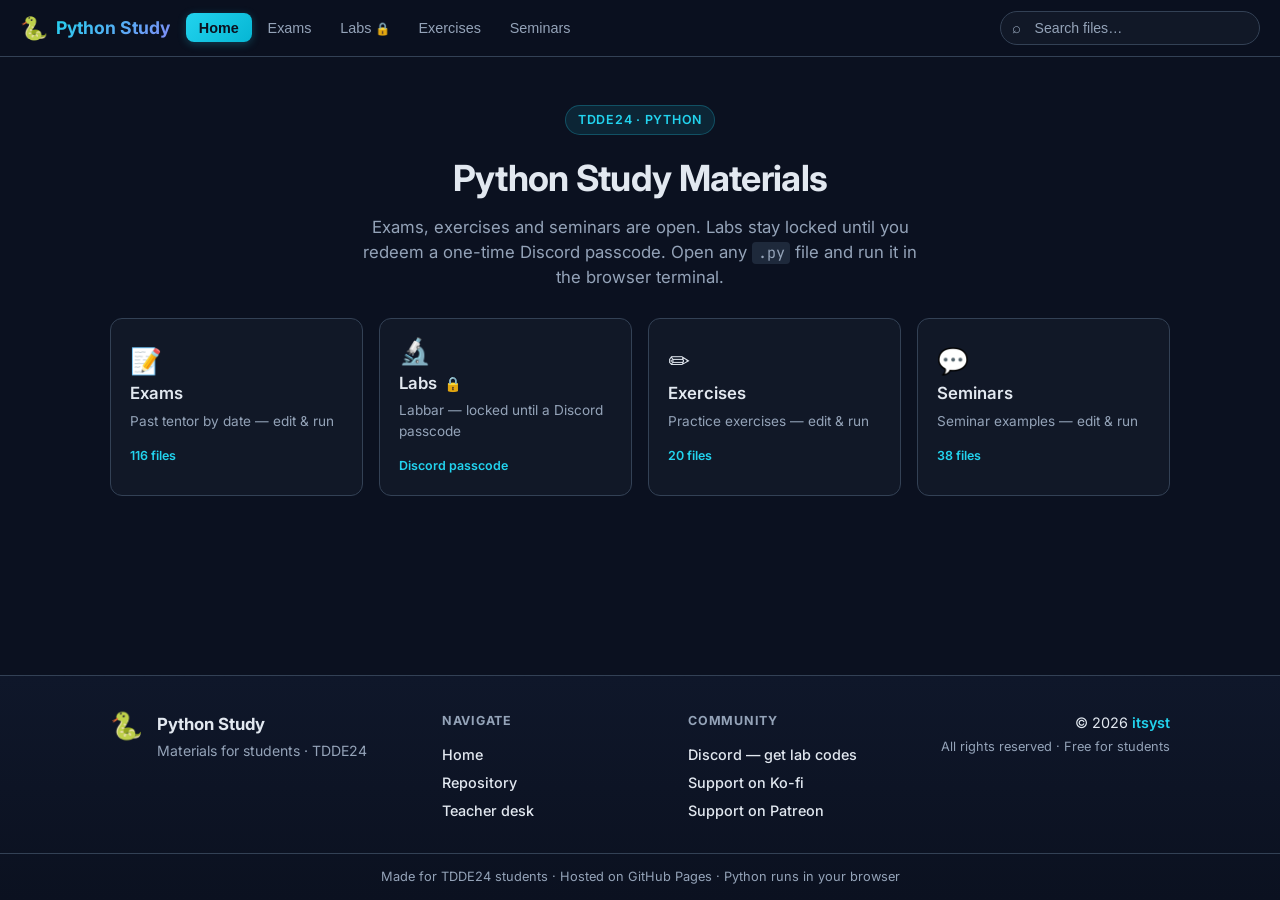
==== index.html @ 487dcfa4 "Playground loads sibling modules; terminal accepts python file.py and ls" ====
<!DOCTYPE html>
<html lang="en">
<head>
  <meta charset="UTF-8" />
  <meta name="viewport" content="width=device-width, initial-scale=1.0" />
  <title>Python Study · TDDE24</title>
  <meta name="description" content="Student materials for TDDE24 — exams, labs, exercises and seminars. Edit and run Python in the browser." />
  <link rel="stylesheet" href="assets/style.css" />
  <link rel="preconnect" href="https://fonts.googleapis.com">
  <link href="https://fonts.googleapis.com/css2?family=Inter:wght@400;500;600;700&family=JetBrains+Mono:wght@400;500&display=swap" rel="stylesheet">
</head>
<body>
  <nav class="navbar" role="navigation" aria-label="Main">
    <div class="nav-brand" onclick="showHome()" title="Home">
      <span class="logo" aria-hidden="true">🐍</span>
      <span class="brand-text">Python Study</span>
    </div>
    <div class="nav-links" id="nav-links">
      <button class="nav-btn active" data-view="home" onclick="showHome()">Home</button>
    </div>
    <div class="search-wrap">
      <span class="search-icon" aria-hidden="true">⌕</span>
      <input type="search" id="search" placeholder="Search files…" autocomplete="off" aria-label="Search files" />
    </div>
    <button class="nav-toggle" id="nav-toggle" aria-label="Open menu" aria-expanded="false">☰</button>
  </nav>

  <main id="app">
    <section id="view-home" class="view active">
      <div class="hero">
        <p class="hero-badge">TDDE24 · Python</p>
        <h1>Python Study Materials</h1>
        <p class="hero-sub">Exams, exercises and seminars are open. Labs stay locked until you redeem a one-time Discord passcode. Open any <code>.py</code> file and run it in the browser terminal.</p>
        <div class="hero-cards" id="home-cards"></div>
      </div>
    </section>

    <div id="dynamic-sections"></div>

    <section id="view-viewer" class="view">
      <div class="viewer-toolbar">
        <button class="tool-btn back-btn" onclick="goBack()" type="button">← Back</button>
        <h2 id="viewer-title" class="viewer-title">File</h2>
        <div class="viewer-actions">
          <button class="tool-btn run-btn" id="run-btn" onclick="runPlayground()" type="button" hidden>▶ Run</button>
          <button class="tool-btn" id="reset-btn" onclick="resetPlayground()" type="button" hidden>Reset</button>
          <a id="raw-link" class="tool-btn raw-btn" href="#" target="_blank" rel="noopener">Raw</a>
          <button class="tool-btn copy-btn" onclick="copyCode()" type="button">Copy</button>
        </div>
      </div>

      <div id="playground" class="playground" hidden>
        <div class="play-grid">
          <section class="play-pane">
            <header class="play-label">
              <span id="editor-name">editor</span>
              <span class="play-hint">Ctrl+Enter to run</span>
            </header>
            <textarea id="code-editor" spellcheck="false" autocomplete="off" autocapitalize="off" aria-label="Python editor"></textarea>
          </section>
          <section class="play-pane play-term">
            <header class="play-label">
              <span>terminal</span>
              <span id="py-status" class="play-hint">loading Python…</span>
            </header>
            <div id="term-out" class="term-out" aria-live="polite"></div>
            <form id="repl-form" class="term-input-row" autocomplete="off">
              <span class="term-prompt">❯</span>
              <input id="term-in" type="text" autocomplete="off" placeholder="ls  ·  python labb_8a.py  ·  or Python after Run" aria-label="Python terminal input" />
            </form>
          </section>
        </div>
        <details class="stdin-box" id="stdin-details">
          <summary>Program input for <code>input()</code> — one line per call</summary>
          <textarea id="stdin-box" rows="3" spellcheck="false" placeholder="Ada Lovelace" aria-label="Standard input"></textarea>
        </details>
      </div>

      <pre id="code-block"><code id="code-content"></code></pre>
    </section>
  </main>

  <footer class="site-footer">
    <div class="footer-inner">
      <div class="footer-brand">
        <span class="logo" aria-hidden="true">🐍</span>
        <div>
          <strong>Python Study</strong>
          <p>Materials for students · TDDE24</p>
        </div>
      </div>

      <div class="footer-col">
        <h4>Navigate</h4>
        <a href="#" onclick="showHome(); return false;">Home</a>
        <a href="https://github.com/itsyst/python-strudy" target="_blank" rel="noopener">Repository</a>
        <a href="admin.html">Teacher desk</a>
      </div>

      <div class="footer-col">
        <h4>Community</h4>
        <a href="https://discord.gg/mR9JByCr7" target="_blank" rel="noopener">Discord — get lab codes</a>
        <a href="https://ko-fi.com/itsyst" target="_blank" rel="noopener">Support on Ko-fi</a>
        <a href="https://www.patreon.com/c/itsyst" target="_blank" rel="noopener">Support on Patreon</a>
      </div>

      <div class="footer-copy">
        <p>© 2026 <a href="https://github.com/itsyst" target="_blank" rel="noopener">itsyst</a></p>
        <p class="muted">All rights reserved · Free for students</p>
      </div>
    </div>
    <div class="footer-bottom">
      <p>Made for TDDE24 students · Hosted on GitHub Pages · Python runs in your browser</p>
    </div>
  </footer>

  <script src="assets/crypto.js"></script>
  <script src="assets/app.js"></script>
</body>
</html>
---- assets/style.css ----
:root {
  --bg: #0b1120;
  --surface: #111827;
  --surface-2: #1e293b;
  --border: #334155;
  --text: #e2e8f0;
  --text-muted: #94a3b8;
  --accent: #22d3ee;
  --accent-2: #818cf8;
  --success: #34d399;
  --danger: #f87171;
  --radius: 12px;
  --font: 'Inter', system-ui, sans-serif;
  --mono: 'JetBrains Mono', ui-monospace, monospace;
}

* { box-sizing: border-box; margin: 0; padding: 0; }

body {
  font-family: var(--font);
  background: var(--bg);
  color: var(--text);
  min-height: 100vh;
  display: flex;
  flex-direction: column;
  line-height: 1.5;
}

/* ---- Navbar ---- */
.navbar {
  position: sticky;
  top: 0;
  z-index: 50;
  display: flex;
  align-items: center;
  gap: 0.75rem 1rem;
  padding: 0.7rem 1.25rem;
  background: rgba(11, 17, 32, 0.92);
  backdrop-filter: blur(16px);
  -webkit-backdrop-filter: blur(16px);
  border-bottom: 1px solid var(--border);
  flex-wrap: wrap;
}

.nav-brand {
  display: flex;
  align-items: center;
  gap: 0.5rem;
  font-weight: 700;
  font-size: 1.1rem;
  cursor: pointer;
  color: var(--text);
  flex-shrink: 0;
  user-select: none;
}
.nav-brand .logo { font-size: 1.4rem; line-height: 1; }
.brand-text {
  background: linear-gradient(135deg, var(--accent), var(--accent-2));
  -webkit-background-clip: text;
  -webkit-text-fill-color: transparent;
  background-clip: text;
}

.nav-links {
  display: flex;
  gap: 0.2rem;
  flex-wrap: wrap;
  align-items: center;
}

.nav-btn {
  background: transparent;
  border: none;
  color: var(--text-muted);
  padding: 0.4rem 0.8rem;
  border-radius: 8px;
  font-weight: 500;
  font-size: 0.9rem;
  cursor: pointer;
  transition: color 0.15s, background 0.15s;
  white-space: nowrap;
}
.nav-btn:hover { color: var(--text); background: var(--surface-2); }
.nav-btn.active {
  color: #0b1120;
  background: linear-gradient(135deg, var(--accent), #06b6d4);
  font-weight: 600;
  box-shadow: 0 2px 8px rgba(34, 211, 238, 0.25);
}

.search-wrap {
  margin-left: auto;
  position: relative;
  width: min(260px, 40vw);
}
.search-wrap input {
  width: 100%;
  padding: 0.48rem 0.85rem 0.48rem 2.1rem;
  border-radius: 999px;
  border: 1px solid var(--border);
  background: var(--surface);
  color: var(--text);
  font-size: 0.88rem;
  outline: none;
  transition: border-color 0.15s, box-shadow 0.15s;
}
.search-wrap input:focus {
  border-color: var(--accent);
  box-shadow: 0 0 0 3px rgba(34, 211, 238, 0.18);
}
.search-wrap input::placeholder { color: var(--text-muted); }
.search-icon {
  position: absolute;
  left: 0.75rem;
  top: 50%;
  transform: translateY(-50%);
  color: var(--text-muted);
  pointer-events: none;
  font-size: 0.95rem;
}

.nav-toggle {
  display: none;
  background: var(--surface-2);
  border: 1px solid var(--border);
  color: var(--text);
  border-radius: 8px;
  padding: 0.35rem 0.65rem;
  font-size: 1.15rem;
  cursor: pointer;
  line-height: 1;
}

/* ---- Main layout ---- */
#app {
  flex: 1;
  width: 100%;
  max-width: 1100px;
  margin: 0 auto;
  padding: 1.5rem 1.25rem 2.5rem;
}

.view { display: none; }
.view.active { display: block; }

/* ---- Hero / Home ---- */
.hero {
  text-align: center;
  padding: 1.5rem 0 0.5rem;
}
.hero-badge {
  display: inline-block;
  font-size: 0.78rem;
  font-weight: 600;
  letter-spacing: 0.06em;
  text-transform: uppercase;
  color: var(--accent);
  background: rgba(34, 211, 238, 0.1);
  border: 1px solid rgba(34, 211, 238, 0.25);
  padding: 0.3rem 0.75rem;
  border-radius: 999px;
  margin-bottom: 1rem;
}
.hero h1 {
  font-size: clamp(1.6rem, 4vw, 2.25rem);
  font-weight: 700;
  letter-spacing: -0.02em;
  margin-bottom: 0.6rem;
}
.hero-sub {
  color: var(--text-muted);
  font-size: 1.05rem;
  max-width: 36rem;
  margin: 0 auto 1.75rem;
}
.hero-sub code {
  font-family: var(--mono);
  font-size: 0.9em;
  background: var(--surface-2);
  padding: 0.08rem 0.35rem;
  border-radius: 4px;
}

.hero-cards {
  display: grid;
  grid-template-columns: repeat(auto-fit, minmax(180px, 1fr));
  gap: 1rem;
  text-align: left;
}

.card {
  background: var(--surface);
  border: 1px solid var(--border);
  border-radius: var(--radius);
  padding: 1.15rem 1.2rem;
  cursor: pointer;
  transition: border-color 0.15s, transform 0.15s, box-shadow 0.15s;
  text-align: left;
  color: inherit;
  font: inherit;
  width: 100%;
}
.card:hover {
  border-color: var(--accent);
  transform: translateY(-2px);
  box-shadow: 0 8px 24px rgba(0, 0, 0, 0.25);
}
.card-icon {
  font-size: 1.6rem;
  margin-bottom: 0.5rem;
  line-height: 1;
}
.card h3 {
  font-size: 1.05rem;
  font-weight: 600;
  margin-bottom: 0.25rem;
}
.card p {
  font-size: 0.85rem;
  color: var(--text-muted);
  margin-bottom: 0.7rem;
}
.card .count {
  font-size: 0.78rem;
  font-weight: 600;
  color: var(--accent);
}

/* ---- Section lists ---- */
.section-header {
  margin-bottom: 1.25rem;
}
.section-header h2 {
  font-size: 1.4rem;
  font-weight: 700;
  margin-bottom: 0.25rem;
}
.section-header p {
  color: var(--text-muted);
  font-size: 0.95rem;
}
.muted { color: var(--text-muted); }

.file-grid {
  display: grid;
  grid-template-columns: repeat(auto-fill, minmax(260px, 1fr));
  gap: 0.65rem;
}

.file-item {
  display: flex;
  align-items: center;
  gap: 0.7rem;
  padding: 0.75rem 1rem;
  background: var(--surface);
  border: 1px solid var(--border);
  border-radius: 10px;
  cursor: pointer;
  transition: border-color 0.15s, background 0.15s;
  text-align: left;
  color: inherit;
  font: inherit;
  width: 100%;
}
.file-item:hover {
  border-color: var(--accent);
  background: var(--surface-2);
}
.file-item .icon {
  width: 34px;
  height: 34px;
  border-radius: 8px;
  background: linear-gradient(135deg, #0e7490, #4f46e5);
  display: grid;
  place-items: center;
  font-size: 0.9rem;
  flex-shrink: 0;
}
.file-item .meta { overflow: hidden; min-width: 0; flex: 1; }
.file-item .name {
  font-weight: 600;
  font-size: 0.9rem;
  white-space: nowrap;
  overflow: hidden;
  text-overflow: ellipsis;
}
.file-item .path {
  font-size: 0.72rem;
  color: var(--text-muted);
  white-space: nowrap;
  overflow: hidden;
  text-overflow: ellipsis;
}
.file-item .run-chip {
  flex-shrink: 0;
  font-size: 0.7rem;
  font-weight: 700;
  letter-spacing: 0.04em;
  text-transform: uppercase;
  color: #0b1120;
  background: var(--accent);
  border-radius: 6px;
  padding: 0.2rem 0.45rem;
}

.group-title {
  grid-column: 1 / -1;
  font-size: 0.78rem;
  font-weight: 700;
  color: var(--accent);
  text-transform: uppercase;
  letter-spacing: 0.05em;
  margin-top: 1.15rem;
  margin-bottom: 0.1rem;
  padding-bottom: 0.35rem;
  border-bottom: 1px solid var(--border);
}
.group-title:first-child { margin-top: 0; }

.loading, .empty, .error {
  grid-column: 1 / -1;
  color: var(--text-muted);
  padding: 1rem 0;
}
.error { color: var(--danger); }
.empty code, .error code {
  background: var(--surface-2);
  padding: 0.12rem 0.4rem;
  border-radius: 4px;
  font-family: var(--mono);
  font-size: 0.85em;
}

/* ---- Viewer toolbar ---- */
.viewer-toolbar {
  display: flex;
  align-items: center;
  gap: 0.75rem;
  margin-bottom: 0.9rem;
  flex-wrap: wrap;
  padding: 0.65rem 0.9rem;
  background: var(--surface);
  border: 1px solid var(--border);
  border-radius: var(--radius);
}
.viewer-title {
  flex: 1;
  font-size: 0.95rem;
  font-family: var(--mono);
  word-break: break-all;
  min-width: 0;
  font-weight: 500;
}
.viewer-actions {
  display: flex;
  gap: 0.4rem;
  flex-shrink: 0;
}
.tool-btn {
  padding: 0.4rem 0.85rem;
  border-radius: 8px;
  border: 1px solid var(--border);
  background: var(--surface-2);
  color: var(--text);
  font-weight: 500;
  font-size: 0.85rem;
  cursor: pointer;
  text-decoration: none;
  transition: border-color 0.15s, color 0.15s, background 0.15s;
  display: inline-flex;
  align-items: center;
  white-space: nowrap;
}
.tool-btn:hover {
  border-color: var(--accent);
  color: var(--accent);
}
.copy-btn.copied {
  border-color: var(--success);
  color: var(--success);
}
.tool-btn.run-btn {
  background: var(--accent);
  color: #0b1120;
  border-color: var(--accent);
  font-weight: 700;
}
.tool-btn.run-btn:hover {
  color: #0b1120;
  filter: brightness(1.05);
}

#code-block {
  background: var(--surface);
  border: 1px solid var(--border);
  border-radius: var(--radius);
  padding: 1.15rem 1.3rem;
  overflow: auto;
  font-family: var(--mono);
  font-size: 0.82rem;
  line-height: 1.55;
  max-height: calc(100vh - 230px);
}
#code-content { color: #e2e8f0; white-space: pre; }
.kw { color: #c084fc; }
.str { color: #34d399; }
.cmt { color: #64748b; font-style: italic; }
.num { color: #fbbf24; }
.fn { color: #22d3ee; }

/* ---- Playground ---- */
.playground { margin-top: 0.25rem; }
.play-grid {
  display: grid;
  grid-template-columns: 1fr 1fr;
  gap: 0.75rem;
}
.play-pane {
  display: flex;
  flex-direction: column;
  min-height: 320px;
  background: var(--surface);
  border: 1px solid var(--border);
  border-radius: var(--radius);
  overflow: hidden;
}
.play-label {
  display: flex;
  align-items: center;
  justify-content: space-between;
  gap: 0.5rem;
  padding: 0.5rem 0.8rem;
  border-bottom: 1px solid var(--border);
  font-size: 0.75rem;
  font-weight: 600;
  color: var(--text-muted);
  font-family: var(--mono);
}
.play-hint { font-weight: 500; }
.play-hint.ok { color: var(--success); }

#code-editor {
  flex: 1;
  min-height: 260px;
  width: 100%;
  border: 0;
  resize: vertical;
  background: transparent;
  color: var(--text);
  font-family: var(--mono);
  font-size: 0.82rem;
  line-height: 1.55;
  padding: 0.85rem 1rem;
  outline: none;
}

.play-term { background: #080d16; }
.term-out {
  flex: 1;
  min-height: 200px;
  overflow: auto;
  padding: 0.75rem 1rem;
  font-family: var(--mono);
  font-size: 0.8rem;
  line-height: 1.5;
}
.term-out pre {
  white-space: pre-wrap;
  word-break: break-word;
  margin: 0 0 0.15rem;
}
.term-out .t-err { color: var(--danger); }
.term-out .t-sys { color: var(--text-muted); }
.term-out .t-in { color: var(--accent); }
.term-out .t-out { color: var(--text); }

.term-input-row {
  display: flex;
  align-items: center;
  gap: 0.45rem;
  border-top: 1px solid var(--border);
  padding: 0.45rem 0.8rem;
}
.term-prompt {
  color: var(--accent);
  font-family: var(--mono);
  font-weight: 700;
}
#term-in {
  flex: 1;
  min-width: 0;
  border: 0;
  background: transparent;
  color: var(--text);
  font-family: var(--mono);
  font-size: 0.85rem;
  outline: none;
}
#term-in::placeholder { color: var(--text-muted); }

.stdin-box {
  margin-top: 0.75rem;
  background: var(--surface);
  border: 1px solid var(--border);
  border-radius: var(--radius);
  padding: 0.65rem 0.9rem;
}
.stdin-box summary {
  cursor: pointer;
  color: var(--text-muted);
  font-size: 0.88rem;
}
.stdin-box textarea {
  margin-top: 0.55rem;
  width: 100%;
  border: 1px solid var(--border);
  border-radius: 8px;
  background: #080d16;
  color: var(--text);
  font-family: var(--mono);
  font-size: 0.82rem;
  padding: 0.55rem 0.7rem;
  resize: vertical;
  outline: none;
}

/* ---- Footer ---- */
.site-footer {
  border-top: 1px solid var(--border);
  background: linear-gradient(180deg, #0f172a 0%, var(--bg) 100%);
  margin-top: auto;
  padding-top: 2.25rem;
}
.footer-inner {
  max-width: 1100px;
  margin: 0 auto;
  padding: 0 1.25rem 1.75rem;
  display: grid;
  grid-template-columns: 1.4fr 1fr 1fr 1.1fr;
  gap: 1.75rem 2rem;
  align-items: start;
}
.footer-brand {
  display: flex;
  gap: 0.85rem;
  align-items: flex-start;
}
.footer-brand .logo { font-size: 1.65rem; line-height: 1; }
.footer-brand strong {
  display: block;
  font-size: 1.05rem;
  margin-bottom: 0.2rem;
}
.footer-brand p {
  color: var(--text-muted);
  font-size: 0.88rem;
}

.footer-col h4 {
  font-size: 0.78rem;
  font-weight: 700;
  text-transform: uppercase;
  letter-spacing: 0.06em;
  color: var(--text-muted);
  margin-bottom: 0.65rem;
}
.footer-col a {
  display: block;
  color: var(--text);
  text-decoration: none;
  font-size: 0.9rem;
  font-weight: 500;
  padding: 0.2rem 0;
  transition: color 0.15s;
}
.footer-col a:hover { color: var(--accent); }

.footer-copy {
  text-align: right;
  font-size: 0.9rem;
}
.footer-copy p { margin-bottom: 0.25rem; }
.footer-copy a {
  color: var(--accent);
  text-decoration: none;
  font-weight: 600;
}
.footer-copy a:hover { text-decoration: underline; }
.footer-copy .muted {
  color: var(--text-muted);
  font-size: 0.8rem;
}

.footer-bottom {
  border-top: 1px solid var(--border);
  padding: 0.85rem 1.25rem;
  text-align: center;
}
.footer-bottom p {
  font-size: 0.8rem;
  color: var(--text-muted);
}

/* ---- Responsive ---- */
@media (max-width: 900px) {
  .footer-inner {
    grid-template-columns: 1fr 1fr;
  }
  .footer-copy { text-align: left; grid-column: 1 / -1; }
  .play-grid { grid-template-columns: 1fr; }
  .play-pane { min-height: 240px; }
}

@media (max-width: 768px) {
  .nav-toggle { display: block; }
  .nav-links {
    display: none;
    width: 100%;
    order: 10;
    flex-direction: column;
    align-items: stretch;
    padding: 0.4rem 0 0.2rem;
    gap: 0.15rem;
  }
  .nav-links.open { display: flex; }
  .nav-btn { text-align: left; padding: 0.55rem 0.85rem; }
  .search-wrap {
    width: auto;
    flex: 1;
    min-width: 120px;
  }
  .footer-inner {
    grid-template-columns: 1fr;
    text-align: center;
    gap: 1.4rem;
  }
  .footer-brand { justify-content: center; }
  .footer-col h4 { margin-top: 0.25rem; }
  .footer-col a { display: inline-block; margin: 0 0.5rem; }
  .footer-copy { text-align: center; }
}

@media (max-width: 480px) {
  .navbar { padding: 0.6rem 0.9rem; }
  #app { padding: 1.1rem 0.9rem 2rem; }
  .hero-cards { grid-template-columns: 1fr; }
  .file-grid { grid-template-columns: 1fr; }
}

.lock-dot { font-size: 0.85em; margin-left: 0.2rem; }

.labs-lock { grid-column: 1 / -1; }
.lock-card {
  max-width: 32rem;
  margin: 0.5rem auto 1rem;
  background: var(--surface);
  border: 1px solid var(--border);
  border-radius: var(--radius);
  padding: 1.4rem 1.35rem 1.25rem;
}
.lock-card h3 { font-size: 1.25rem; margin-bottom: 0.45rem; }
.lock-card > p { color: var(--text-muted); margin-bottom: 1rem; }
.discord-btn { margin-bottom: 1rem; }
.unlock-form { display: grid; gap: 0.7rem; }
.field {
  display: grid;
  gap: 0.35rem;
  font-size: 0.85rem;
  font-weight: 600;
  color: var(--text-muted);
}
.field input {
  width: 100%;
  min-height: 44px;
  padding: 0.55rem 0.8rem;
  border-radius: 8px;
  border: 1px solid var(--border);
  background: #080d16;
  color: var(--text);
  font-family: var(--mono);
  font-size: 1rem;
  letter-spacing: 0.08em;
  outline: none;
}
.field input:focus {
  border-color: var(--accent);
  box-shadow: 0 0 0 3px rgba(34, 211, 238, 0.18);
}
.form-error { color: var(--danger); font-size: 0.88rem; }
.support-line { margin-top: 1rem; font-size: 0.85rem; color: var(--text-muted); }
.support-line a { color: var(--accent); }

.admin-page { padding-top: 0.5rem; }
.admin-page h1 { margin: 0.6rem 0 0.5rem; }
.admin-grid {
  display: grid;
  gap: 1rem;
  margin-top: 1.25rem;
}
.admin-card {
  background: var(--surface);
  border: 1px solid var(--border);
  border-radius: var(--radius);
  padding: 1.2rem 1.25rem;
}
.admin-card h2 { font-size: 1.1rem; margin-bottom: 0.4rem; }
.btn-row { display: flex; flex-wrap: wrap; gap: 0.5rem; margin-top: 0.7rem; }
.code-list { display: flex; flex-wrap: wrap; gap: 0.5rem; margin-top: 1rem; }
.code-chip {
  display: inline-flex;
  align-items: center;
  gap: 0.5rem;
  min-height: 44px;
  padding: 0.35rem 0.75rem;
  border-radius: 8px;
  border: 1px solid var(--border);
  background: #080d16;
  color: var(--text);
  cursor: pointer;
  font: inherit;
}
.code-chip code { font-family: var(--mono); font-size: 1rem; letter-spacing: 0.06em; color: var(--accent); }
.code-chip span { font-size: 0.75rem; color: var(--text-muted); text-transform: uppercase; }
.vault-list { list-style: none; display: grid; gap: 0.4rem; margin-top: 0.8rem; }
.vault-list li {
  display: flex;
  justify-content: space-between;
  gap: 1rem;
  padding: 0.45rem 0;
  border-bottom: 1px solid var(--border);
  font-size: 0.9rem;
}
.vault-list code { font-family: var(--mono); color: var(--accent); }
.vault-list .expired { opacity: 0.45; }
.vault-list .expired code { color: var(--text-muted); text-decoration: line-through; }

.nav-links a.nav-btn { text-decoration: none; display: inline-flex; align-items: center; }

.unlocked-bar {
  grid-column: 1 / -1;
  display: flex;
  flex-wrap: wrap;
  align-items: center;
  justify-content: space-between;
  gap: 0.6rem;
  padding: 0.65rem 0.9rem;
  margin-bottom: 0.4rem;
  border: 1px solid var(--border);
  border-radius: 10px;
  background: var(--surface);
  color: var(--text-muted);
  font-size: 0.88rem;
}
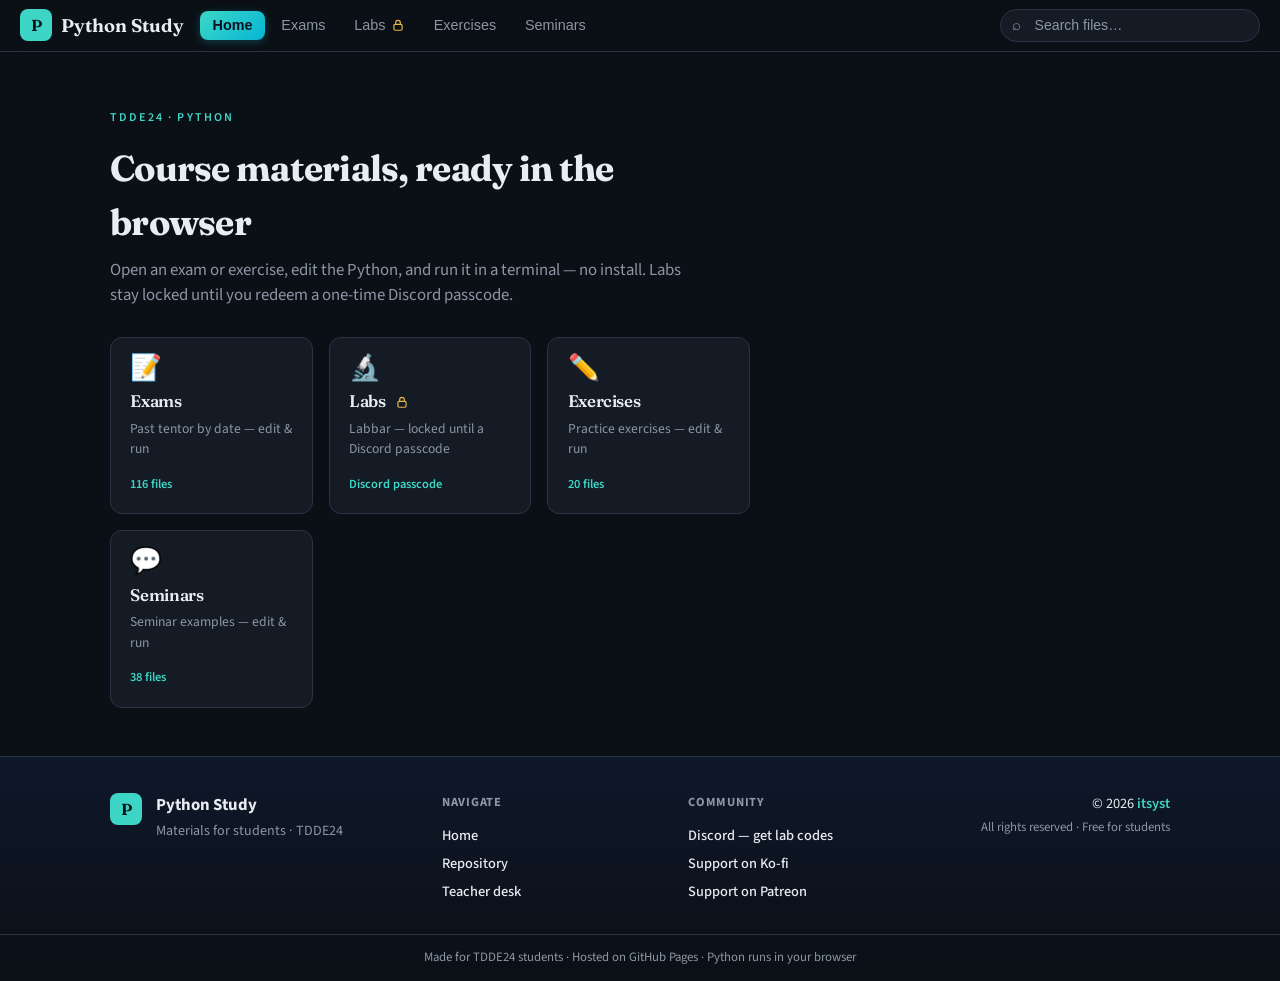
==== commit 8d019d1f: "Fix lab8 imports; burn used passcodes; restyle static site" ====
--- a/index.html
+++ b/index.html
@@ -7,12 +7,12 @@
   <meta name="description" content="Student materials for TDDE24 — exams, labs, exercises and seminars. Edit and run Python in the browser." />
   <link rel="stylesheet" href="assets/style.css" />
   <link rel="preconnect" href="https://fonts.googleapis.com">
-  <link href="https://fonts.googleapis.com/css2?family=Inter:wght@400;500;600;700&family=JetBrains+Mono:wght@400;500&display=swap" rel="stylesheet">
+  <link href="https://fonts.googleapis.com/css2?family=Fraunces:opsz,wght@9..144,500;9..144,650&family=IBM+Plex+Mono:wght@400;500&family=Source+Sans+3:wght@400;500;600&display=swap" rel="stylesheet">
 </head>
 <body>
   <nav class="navbar" role="navigation" aria-label="Main">
     <div class="nav-brand" onclick="showHome()" title="Home">
-      <span class="logo" aria-hidden="true">🐍</span>
+      <span class="logo-mark" aria-hidden="true">P</span>
       <span class="brand-text">Python Study</span>
     </div>
     <div class="nav-links" id="nav-links">
@@ -29,8 +29,8 @@
     <section id="view-home" class="view active">
       <div class="hero">
         <p class="hero-badge">TDDE24 · Python</p>
-        <h1>Python Study Materials</h1>
-        <p class="hero-sub">Exams, exercises and seminars are open. Labs stay locked until you redeem a one-time Discord passcode. Open any <code>.py</code> file and run it in the browser terminal.</p>
+        <h1>Course materials, ready in the browser</h1>
+        <p class="hero-sub">Open an exam or exercise, edit the Python, and run it in a terminal — no install. Labs stay locked until you redeem a one-time Discord passcode.</p>
         <div class="hero-cards" id="home-cards"></div>
       </div>
     </section>
@@ -83,7 +83,7 @@
   <footer class="site-footer">
     <div class="footer-inner">
       <div class="footer-brand">
-        <span class="logo" aria-hidden="true">🐍</span>
+        <span class="logo-mark" aria-hidden="true">P</span>
         <div>
           <strong>Python Study</strong>
           <p>Materials for students · TDDE24</p>
--- a/assets/style.css
+++ b/assets/style.css
@@ -1,17 +1,20 @@
 :root {
-  --bg: #0b1120;
-  --surface: #111827;
-  --surface-2: #1e293b;
-  --border: #334155;
-  --text: #e2e8f0;
-  --text-muted: #94a3b8;
-  --accent: #22d3ee;
-  --accent-2: #818cf8;
-  --success: #34d399;
-  --danger: #f87171;
+  --bg: #0b1016;
+  --surface: #141b24;
+  --surface-2: #1c2531;
+  --border: #2a3544;
+  --text: #e8edf2;
+  --text-muted: #8b97a5;
+  --accent: #3dd6c6;
+  --accent-2: #2bb8aa;
+  --success: #3dd6c6;
+  --danger: #d45d5d;
+  --lock: #e8b84a;
+  --paper: #f4efe4;
   --radius: 12px;
-  --font: 'Inter', system-ui, sans-serif;
-  --mono: 'JetBrains Mono', ui-monospace, monospace;
+  --font: "Source Sans 3", "Segoe UI", sans-serif;
+  --display: "Fraunces", "Times New Roman", serif;
+  --mono: "IBM Plex Mono", ui-monospace, monospace;
 }
 
 * { box-sizing: border-box; margin: 0; padding: 0; }
@@ -27,6 +30,12 @@
 }
 
 /* ---- Navbar ---- */
+h1, h2, h3 {
+  font-family: var(--display);
+  letter-spacing: -0.02em;
+  font-weight: 650;
+}
+
 .navbar {
   position: sticky;
   top: 0;
@@ -34,8 +43,8 @@
   display: flex;
   align-items: center;
   gap: 0.75rem 1rem;
-  padding: 0.7rem 1.25rem;
-  background: rgba(11, 17, 32, 0.92);
+  padding: 0.55rem 1.25rem;
+  background: rgba(11, 16, 22, 0.88);
   backdrop-filter: blur(16px);
   -webkit-backdrop-filter: blur(16px);
   border-bottom: 1px solid var(--border);
@@ -45,20 +54,34 @@
 .nav-brand {
   display: flex;
   align-items: center;
-  gap: 0.5rem;
-  font-weight: 700;
-  font-size: 1.1rem;
+  gap: 0.55rem;
+  font-weight: 650;
+  font-size: 1.15rem;
+  font-family: var(--display);
   cursor: pointer;
   color: var(--text);
   flex-shrink: 0;
   user-select: none;
 }
-.nav-brand .logo { font-size: 1.4rem; line-height: 1; }
-.brand-text {
-  background: linear-gradient(135deg, var(--accent), var(--accent-2));
-  -webkit-background-clip: text;
-  -webkit-text-fill-color: transparent;
-  background-clip: text;
+.logo-mark {
+  width: 32px;
+  height: 32px;
+  border-radius: 8px;
+  background: var(--accent);
+  color: var(--bg);
+  display: grid;
+  place-items: center;
+  font-family: var(--display);
+  font-weight: 650;
+  font-size: 1rem;
+}
+.brand-text { color: var(--text); }
+
+.nav-btn.active {
+  color: var(--text);
+  background: var(--surface-2);
+  font-weight: 600;
+  box-shadow: none;
 }
 
 .nav-links {
@@ -145,21 +168,29 @@
 
 /* ---- Hero / Home ---- */
 .hero {
-  text-align: center;
-  padding: 1.5rem 0 0.5rem;
+  text-align: left;
+  padding: 1.75rem 0 0.5rem;
+  max-width: 40rem;
+}
+.hero-cards {
+  display: grid;
+  grid-template-columns: repeat(auto-fit, minmax(220px, 1fr));
+  gap: 0.75rem;
+  text-align: left;
+  max-width: 52rem;
 }
 .hero-badge {
   display: inline-block;
-  font-size: 0.78rem;
-  font-weight: 600;
-  letter-spacing: 0.06em;
+  font-size: 0.75rem;
+  font-weight: 600;
+  letter-spacing: 0.18em;
   text-transform: uppercase;
   color: var(--accent);
-  background: rgba(34, 211, 238, 0.1);
-  border: 1px solid rgba(34, 211, 238, 0.25);
-  padding: 0.3rem 0.75rem;
-  border-radius: 999px;
-  margin-bottom: 1rem;
+  background: transparent;
+  border: 0;
+  padding: 0;
+  border-radius: 0;
+  margin-bottom: 0.85rem;
 }
 .hero h1 {
   font-size: clamp(1.6rem, 4vw, 2.25rem);
@@ -171,7 +202,7 @@
   color: var(--text-muted);
   font-size: 1.05rem;
   max-width: 36rem;
-  margin: 0 auto 1.75rem;
+  margin: 0 0 1.75rem;
 }
 .hero-sub code {
   font-family: var(--mono);
@@ -381,9 +412,9 @@
 }
 .tool-btn.run-btn {
   background: var(--accent);
-  color: #0b1120;
+  color: var(--bg);
   border-color: var(--accent);
-  font-weight: 700;
+  font-weight: 600;
 }
 .tool-btn.run-btn:hover {
   color: #0b1120;
@@ -647,7 +678,7 @@
   .file-grid { grid-template-columns: 1fr; }
 }
 
-.lock-dot { font-size: 0.85em; margin-left: 0.2rem; }
+.lock-ico { color: var(--lock); margin-left: 0.35rem; vertical-align: -2px; }
 
 .labs-lock { grid-column: 1 / -1; }
 .lock-card {
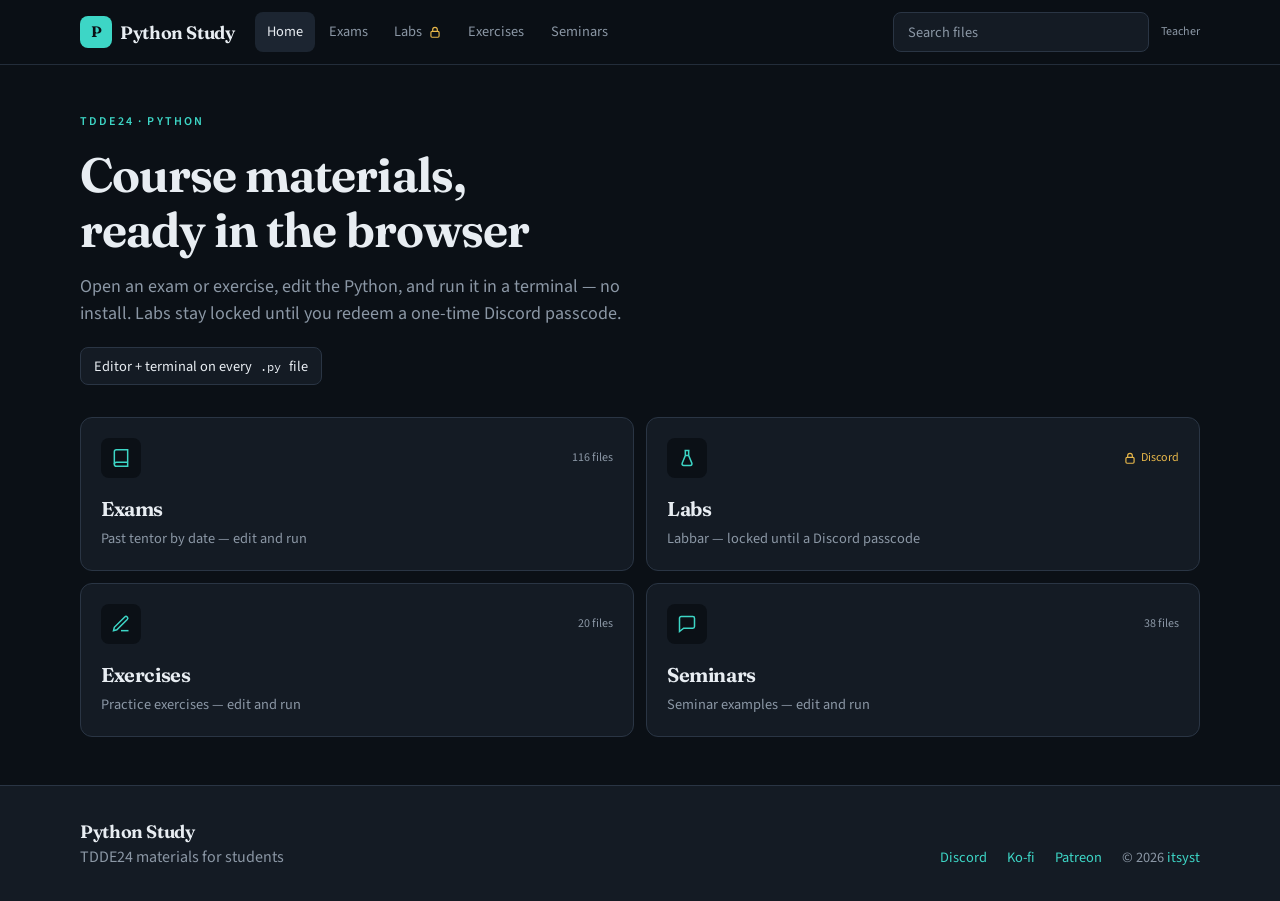
==== commit 05b19fb7: "Modern static restyle to match the React look; add terminal clear" ====
--- a/index.html
+++ b/index.html
@@ -10,20 +10,24 @@
   <link href="https://fonts.googleapis.com/css2?family=Fraunces:opsz,wght@9..144,500;9..144,650&family=IBM+Plex+Mono:wght@400;500&family=Source+Sans+3:wght@400;500;600&display=swap" rel="stylesheet">
 </head>
 <body>
-  <nav class="navbar" role="navigation" aria-label="Main">
-    <div class="nav-brand" onclick="showHome()" title="Home">
-      <span class="logo-mark" aria-hidden="true">P</span>
-      <span class="brand-text">Python Study</span>
+  <header class="navbar" role="navigation" aria-label="Main">
+    <div class="nav-inner">
+      <div class="nav-brand" onclick="showHome()" title="Home">
+        <span class="logo-mark" aria-hidden="true">P</span>
+        <span class="brand-text">Python Study</span>
+      </div>
+      <div class="nav-links" id="nav-links">
+        <button class="nav-btn active" data-view="home" onclick="showHome()">Home</button>
+      </div>
+      <div class="search-wrap">
+        <input type="search" id="search" placeholder="Search files" autocomplete="off" aria-label="Search files" />
+      </div>
+      <a class="teacher-link" href="admin.html">Teacher</a>
+      <button class="nav-toggle" id="nav-toggle" aria-label="Open menu" aria-expanded="false">
+        <span></span><span></span><span></span>
+      </button>
     </div>
-    <div class="nav-links" id="nav-links">
-      <button class="nav-btn active" data-view="home" onclick="showHome()">Home</button>
-    </div>
-    <div class="search-wrap">
-      <span class="search-icon" aria-hidden="true">⌕</span>
-      <input type="search" id="search" placeholder="Search files…" autocomplete="off" aria-label="Search files" />
-    </div>
-    <button class="nav-toggle" id="nav-toggle" aria-label="Open menu" aria-expanded="false">☰</button>
-  </nav>
+  </header>
 
   <main id="app">
     <section id="view-home" class="view active">
@@ -31,18 +35,19 @@
         <p class="hero-badge">TDDE24 · Python</p>
         <h1>Course materials, ready in the browser</h1>
         <p class="hero-sub">Open an exam or exercise, edit the Python, and run it in a terminal — no install. Labs stay locked until you redeem a one-time Discord passcode.</p>
-        <div class="hero-cards" id="home-cards"></div>
+        <p class="hero-chip">Editor + terminal on every <code>.py</code> file</p>
       </div>
+      <div class="hero-cards" id="home-cards"></div>
     </section>
 
     <div id="dynamic-sections"></div>
 
     <section id="view-viewer" class="view">
       <div class="viewer-toolbar">
-        <button class="tool-btn back-btn" onclick="goBack()" type="button">← Back</button>
+        <button class="tool-btn back-btn" onclick="goBack()" type="button">Back</button>
         <h2 id="viewer-title" class="viewer-title">File</h2>
         <div class="viewer-actions">
-          <button class="tool-btn run-btn" id="run-btn" onclick="runPlayground()" type="button" hidden>▶ Run</button>
+          <button class="tool-btn run-btn" id="run-btn" onclick="runPlayground()" type="button" hidden>Run</button>
           <button class="tool-btn" id="reset-btn" onclick="resetPlayground()" type="button" hidden>Reset</button>
           <a id="raw-link" class="tool-btn raw-btn" href="#" target="_blank" rel="noopener">Raw</a>
           <button class="tool-btn copy-btn" onclick="copyCode()" type="button">Copy</button>
@@ -66,7 +71,7 @@
             <div id="term-out" class="term-out" aria-live="polite"></div>
             <form id="repl-form" class="term-input-row" autocomplete="off">
               <span class="term-prompt">❯</span>
-              <input id="term-in" type="text" autocomplete="off" placeholder="ls  ·  python labb_8a.py  ·  or Python after Run" aria-label="Python terminal input" />
+              <input id="term-in" type="text" autocomplete="off" placeholder="ls  ·  clear  ·  python labb_8a.py" aria-label="Python terminal input" />
             </form>
           </section>
         </div>
@@ -82,35 +87,16 @@
 
   <footer class="site-footer">
     <div class="footer-inner">
-      <div class="footer-brand">
-        <span class="logo-mark" aria-hidden="true">P</span>
-        <div>
-          <strong>Python Study</strong>
-          <p>Materials for students · TDDE24</p>
-        </div>
+      <div>
+        <p class="footer-title">Python Study</p>
+        <p class="muted">TDDE24 materials for students</p>
       </div>
-
-      <div class="footer-col">
-        <h4>Navigate</h4>
-        <a href="#" onclick="showHome(); return false;">Home</a>
-        <a href="https://github.com/itsyst/python-strudy" target="_blank" rel="noopener">Repository</a>
-        <a href="admin.html">Teacher desk</a>
+      <div class="footer-links">
+        <a href="https://discord.gg/mR9JByCr7" target="_blank" rel="noopener">Discord</a>
+        <a href="https://ko-fi.com/itsyst" target="_blank" rel="noopener">Ko-fi</a>
+        <a href="https://www.patreon.com/c/itsyst" target="_blank" rel="noopener">Patreon</a>
+        <span class="muted">© 2026 <a href="https://github.com/itsyst" target="_blank" rel="noopener">itsyst</a></span>
       </div>
-
-      <div class="footer-col">
-        <h4>Community</h4>
-        <a href="https://discord.gg/mR9JByCr7" target="_blank" rel="noopener">Discord — get lab codes</a>
-        <a href="https://ko-fi.com/itsyst" target="_blank" rel="noopener">Support on Ko-fi</a>
-        <a href="https://www.patreon.com/c/itsyst" target="_blank" rel="noopener">Support on Patreon</a>
-      </div>
-
-      <div class="footer-copy">
-        <p>© 2026 <a href="https://github.com/itsyst" target="_blank" rel="noopener">itsyst</a></p>
-        <p class="muted">All rights reserved · Free for students</p>
-      </div>
-    </div>
-    <div class="footer-bottom">
-      <p>Made for TDDE24 students · Hosted on GitHub Pages · Python runs in your browser</p>
     </div>
   </footer>
 
--- a/assets/style.css
+++ b/assets/style.css
@@ -7,269 +7,263 @@
   --text-muted: #8b97a5;
   --accent: #3dd6c6;
   --accent-2: #2bb8aa;
-  --success: #3dd6c6;
   --danger: #d45d5d;
   --lock: #e8b84a;
-  --paper: #f4efe4;
-  --radius: 12px;
+  --radius: 0.75rem;
   --font: "Source Sans 3", "Segoe UI", sans-serif;
   --display: "Fraunces", "Times New Roman", serif;
   --mono: "IBM Plex Mono", ui-monospace, monospace;
+  --max: 72rem;
 }
 
 * { box-sizing: border-box; margin: 0; padding: 0; }
+
+html { -webkit-font-smoothing: antialiased; }
 
 body {
   font-family: var(--font);
   background: var(--bg);
   color: var(--text);
-  min-height: 100vh;
+  min-height: 100dvh;
   display: flex;
   flex-direction: column;
   line-height: 1.5;
 }
 
-/* ---- Navbar ---- */
-h1, h2, h3 {
+h1, h2, h3, .footer-title, .brand-text {
   font-family: var(--display);
   letter-spacing: -0.02em;
   font-weight: 650;
-}
-
+  text-wrap: balance;
+}
+
+button:not(:disabled),
+[role="button"]:not(:disabled) { cursor: pointer; }
+
+a { color: var(--accent); }
+
+/* ---- Nav ---- */
 .navbar {
   position: sticky;
   top: 0;
-  z-index: 50;
-  display: flex;
-  align-items: center;
-  gap: 0.75rem 1rem;
-  padding: 0.55rem 1.25rem;
-  background: rgba(11, 16, 22, 0.88);
+  z-index: 30;
+  border-bottom: 1px solid color-mix(in srgb, var(--border) 80%, transparent);
+  background: color-mix(in srgb, var(--bg) 85%, transparent);
   backdrop-filter: blur(16px);
   -webkit-backdrop-filter: blur(16px);
-  border-bottom: 1px solid var(--border);
+}
+
+.nav-inner {
+  max-width: var(--max);
+  margin: 0 auto;
+  min-height: 4rem;
+  padding: 0 1rem;
+  display: flex;
+  align-items: center;
+  gap: 0.75rem;
   flex-wrap: wrap;
 }
 
 .nav-brand {
   display: flex;
   align-items: center;
-  gap: 0.55rem;
-  font-weight: 650;
-  font-size: 1.15rem;
-  font-family: var(--display);
+  gap: 0.5rem;
   cursor: pointer;
-  color: var(--text);
-  flex-shrink: 0;
   user-select: none;
-}
+  color: var(--text);
+}
+
 .logo-mark {
-  width: 32px;
-  height: 32px;
-  border-radius: 8px;
+  width: 2rem;
+  height: 2rem;
+  border-radius: 0.5rem;
   background: var(--accent);
   color: var(--bg);
   display: grid;
   place-items: center;
   font-family: var(--display);
   font-weight: 650;
-  font-size: 1rem;
-}
-.brand-text { color: var(--text); }
-
-.nav-btn.active {
-  color: var(--text);
-  background: var(--surface-2);
-  font-weight: 600;
-  box-shadow: none;
-}
+  font-size: 0.95rem;
+}
+
+.brand-text { font-size: 1.125rem; color: var(--text); }
 
 .nav-links {
   display: flex;
-  gap: 0.2rem;
-  flex-wrap: wrap;
-  align-items: center;
+  align-items: center;
+  gap: 0.15rem;
+  margin-left: 0.5rem;
 }
 
 .nav-btn {
+  display: inline-flex;
+  align-items: center;
+  gap: 0.35rem;
+  height: 2.5rem;
+  padding: 0 0.75rem;
+  border: 0;
+  border-radius: 0.5rem;
   background: transparent;
-  border: none;
-  color: var(--text-muted);
-  padding: 0.4rem 0.8rem;
-  border-radius: 8px;
-  font-weight: 500;
+  color: var(--text-muted);
+  font: inherit;
   font-size: 0.9rem;
-  cursor: pointer;
-  transition: color 0.15s, background 0.15s;
-  white-space: nowrap;
-}
-.nav-btn:hover { color: var(--text); background: var(--surface-2); }
-.nav-btn.active {
-  color: #0b1120;
-  background: linear-gradient(135deg, var(--accent), #06b6d4);
-  font-weight: 600;
-  box-shadow: 0 2px 8px rgba(34, 211, 238, 0.25);
-}
-
-.search-wrap {
-  margin-left: auto;
-  position: relative;
-  width: min(260px, 40vw);
-}
+  text-decoration: none;
+  transition: background 0.15s, color 0.15s;
+}
+.nav-btn:hover { background: var(--surface); color: var(--text); }
+.nav-btn.active { background: var(--surface-2); color: var(--text); }
+
+.lock-ico { color: var(--lock); }
+
+.search-wrap { margin-left: auto; width: min(16rem, 32vw); }
 .search-wrap input {
   width: 100%;
-  padding: 0.48rem 0.85rem 0.48rem 2.1rem;
-  border-radius: 999px;
-  border: 1px solid var(--border);
-  background: var(--surface);
-  color: var(--text);
-  font-size: 0.88rem;
+  height: 2.5rem;
+  padding: 0 0.9rem;
+  border-radius: 0.5rem;
+  border: 1px solid var(--border);
+  background: var(--surface);
+  color: var(--text);
+  font: inherit;
+  font-size: 0.9rem;
   outline: none;
-  transition: border-color 0.15s, box-shadow 0.15s;
 }
 .search-wrap input:focus {
   border-color: var(--accent);
-  box-shadow: 0 0 0 3px rgba(34, 211, 238, 0.18);
+  box-shadow: 0 0 0 3px color-mix(in srgb, var(--accent) 20%, transparent);
 }
 .search-wrap input::placeholder { color: var(--text-muted); }
-.search-icon {
-  position: absolute;
-  left: 0.75rem;
-  top: 50%;
-  transform: translateY(-50%);
-  color: var(--text-muted);
-  pointer-events: none;
-  font-size: 0.95rem;
-}
+
+.teacher-link {
+  font-size: 0.75rem;
+  color: var(--text-muted);
+  text-decoration: none;
+}
+.teacher-link:hover { color: var(--text); }
 
 .nav-toggle {
   display: none;
-  background: var(--surface-2);
-  border: 1px solid var(--border);
-  color: var(--text);
-  border-radius: 8px;
-  padding: 0.35rem 0.65rem;
-  font-size: 1.15rem;
-  cursor: pointer;
-  line-height: 1;
-}
-
-/* ---- Main layout ---- */
+  width: 2.75rem;
+  height: 2.75rem;
+  border-radius: 0.5rem;
+  border: 1px solid var(--border);
+  background: transparent;
+  color: var(--text);
+  flex-direction: column;
+  justify-content: center;
+  align-items: center;
+  gap: 5px;
+}
+.nav-toggle span {
+  display: block;
+  width: 16px;
+  height: 1.5px;
+  background: currentColor;
+}
+
+/* ---- Main ---- */
 #app {
   flex: 1;
   width: 100%;
-  max-width: 1100px;
+  max-width: var(--max);
   margin: 0 auto;
-  padding: 1.5rem 1.25rem 2.5rem;
+  padding: 2rem 1rem 3rem;
 }
 
 .view { display: none; }
 .view.active { display: block; }
 
-/* ---- Hero / Home ---- */
-.hero {
-  text-align: left;
-  padding: 1.75rem 0 0.5rem;
-  max-width: 40rem;
-}
-.hero-cards {
-  display: grid;
-  grid-template-columns: repeat(auto-fit, minmax(220px, 1fr));
-  gap: 0.75rem;
-  text-align: left;
-  max-width: 52rem;
-}
+.hero { max-width: 36rem; padding: 1rem 0 2rem; }
 .hero-badge {
-  display: inline-block;
   font-size: 0.75rem;
   font-weight: 600;
   letter-spacing: 0.18em;
   text-transform: uppercase;
   color: var(--accent);
-  background: transparent;
-  border: 0;
-  padding: 0;
-  border-radius: 0;
-  margin-bottom: 0.85rem;
+  margin-bottom: 1rem;
 }
 .hero h1 {
-  font-size: clamp(1.6rem, 4vw, 2.25rem);
-  font-weight: 700;
-  letter-spacing: -0.02em;
-  margin-bottom: 0.6rem;
+  font-size: clamp(2rem, 5vw, 3rem);
+  line-height: 1.15;
+  margin-bottom: 1rem;
 }
 .hero-sub {
   color: var(--text-muted);
-  font-size: 1.05rem;
-  max-width: 36rem;
-  margin: 0 0 1.75rem;
-}
-.hero-sub code {
-  font-family: var(--mono);
-  font-size: 0.9em;
-  background: var(--surface-2);
-  padding: 0.08rem 0.35rem;
-  border-radius: 4px;
+  font-size: 1.125rem;
+  margin-bottom: 1.25rem;
+}
+.hero-chip {
+  display: inline-flex;
+  align-items: center;
+  gap: 0.5rem;
+  border: 1px solid var(--border);
+  background: var(--surface);
+  border-radius: 0.5rem;
+  padding: 0.45rem 0.8rem;
+  font-size: 0.9rem;
+}
+.hero-chip code {
+  font-family: var(--mono);
+  font-size: 0.85em;
 }
 
 .hero-cards {
   display: grid;
-  grid-template-columns: repeat(auto-fit, minmax(180px, 1fr));
-  gap: 1rem;
-  text-align: left;
+  grid-template-columns: repeat(2, minmax(0, 1fr));
+  gap: 0.75rem;
 }
 
 .card {
   background: var(--surface);
   border: 1px solid var(--border);
-  border-radius: var(--radius);
-  padding: 1.15rem 1.2rem;
-  cursor: pointer;
-  transition: border-color 0.15s, transform 0.15s, box-shadow 0.15s;
+  border-radius: 0.75rem;
+  padding: 1.25rem;
   text-align: left;
   color: inherit;
   font: inherit;
   width: 100%;
+  transition: border-color 0.15s, background 0.15s;
 }
 .card:hover {
-  border-color: var(--accent);
-  transform: translateY(-2px);
-  box-shadow: 0 8px 24px rgba(0, 0, 0, 0.25);
+  border-color: color-mix(in srgb, var(--accent) 40%, var(--border));
+  background: var(--surface-2);
+}
+.card-top {
+  display: flex;
+  align-items: center;
+  justify-content: space-between;
+  margin-bottom: 1rem;
 }
 .card-icon {
-  font-size: 1.6rem;
-  margin-bottom: 0.5rem;
-  line-height: 1;
-}
-.card h3 {
-  font-size: 1.05rem;
-  font-weight: 600;
-  margin-bottom: 0.25rem;
-}
+  width: 2.5rem;
+  height: 2.5rem;
+  border-radius: 0.5rem;
+  background: var(--bg);
+  color: var(--accent);
+  display: grid;
+  place-items: center;
+}
+.card-lock {
+  display: inline-flex;
+  align-items: center;
+  gap: 0.25rem;
+  font-size: 0.75rem;
+  color: var(--lock);
+}
+.card h3 { font-size: 1.25rem; }
 .card p {
-  font-size: 0.85rem;
-  color: var(--text-muted);
-  margin-bottom: 0.7rem;
+  margin-top: 0.25rem;
+  font-size: 0.9rem;
+  color: var(--text-muted);
 }
 .card .count {
-  font-size: 0.78rem;
-  font-weight: 600;
-  color: var(--accent);
-}
-
-/* ---- Section lists ---- */
-.section-header {
-  margin-bottom: 1.25rem;
-}
-.section-header h2 {
-  font-size: 1.4rem;
-  font-weight: 700;
-  margin-bottom: 0.25rem;
-}
-.section-header p {
-  color: var(--text-muted);
-  font-size: 0.95rem;
-}
+  font-size: 0.75rem;
+  color: var(--text-muted);
+}
+
+.section-header { margin-bottom: 1.5rem; }
+.section-header h2 { font-size: 1.75rem; margin-bottom: 0.35rem; }
+.section-header p { color: var(--text-muted); }
 .muted { color: var(--text-muted); }
 
 .file-grid {
@@ -281,36 +275,39 @@
 .file-item {
   display: flex;
   align-items: center;
-  gap: 0.7rem;
-  padding: 0.75rem 1rem;
-  background: var(--surface);
-  border: 1px solid var(--border);
-  border-radius: 10px;
-  cursor: pointer;
-  transition: border-color 0.15s, background 0.15s;
+  gap: 0.75rem;
+  padding: 0.85rem 1rem;
+  background: var(--surface);
+  border: 1px solid var(--border);
+  border-radius: 0.75rem;
   text-align: left;
   color: inherit;
   font: inherit;
   width: 100%;
+  transition: border-color 0.15s, background 0.15s;
 }
 .file-item:hover {
-  border-color: var(--accent);
+  border-color: color-mix(in srgb, var(--accent) 40%, var(--border));
   background: var(--surface-2);
 }
 .file-item .icon {
-  width: 34px;
-  height: 34px;
-  border-radius: 8px;
-  background: linear-gradient(135deg, #0e7490, #4f46e5);
+  width: 2.15rem;
+  height: 2.15rem;
+  border-radius: 0.5rem;
+  background: var(--bg);
+  color: var(--accent);
   display: grid;
   place-items: center;
-  font-size: 0.9rem;
+  font-family: var(--mono);
+  font-size: 0.68rem;
+  font-weight: 500;
+  text-transform: uppercase;
   flex-shrink: 0;
 }
 .file-item .meta { overflow: hidden; min-width: 0; flex: 1; }
 .file-item .name {
   font-weight: 600;
-  font-size: 0.9rem;
+  font-size: 0.92rem;
   white-space: nowrap;
   overflow: hidden;
   text-overflow: ellipsis;
@@ -325,25 +322,24 @@
 .file-item .run-chip {
   flex-shrink: 0;
   font-size: 0.7rem;
-  font-weight: 700;
+  font-weight: 600;
   letter-spacing: 0.04em;
   text-transform: uppercase;
-  color: #0b1120;
+  color: var(--bg);
   background: var(--accent);
-  border-radius: 6px;
-  padding: 0.2rem 0.45rem;
+  border-radius: 0.4rem;
+  padding: 0.2rem 0.5rem;
 }
 
 .group-title {
   grid-column: 1 / -1;
-  font-size: 0.78rem;
-  font-weight: 700;
-  color: var(--accent);
+  font-size: 0.72rem;
+  font-weight: 600;
+  color: var(--text-muted);
   text-transform: uppercase;
-  letter-spacing: 0.05em;
-  margin-top: 1.15rem;
-  margin-bottom: 0.1rem;
-  padding-bottom: 0.35rem;
+  letter-spacing: 0.08em;
+  margin-top: 1.25rem;
+  padding-bottom: 0.4rem;
   border-bottom: 1px solid var(--border);
 }
 .group-title:first-child { margin-top: 0; }
@@ -354,62 +350,49 @@
   padding: 1rem 0;
 }
 .error { color: var(--danger); }
-.empty code, .error code {
+.empty code, .error code, .hero-sub code {
+  font-family: var(--mono);
+  font-size: 0.85em;
   background: var(--surface-2);
-  padding: 0.12rem 0.4rem;
+  padding: 0.05rem 0.35rem;
   border-radius: 4px;
-  font-family: var(--mono);
-  font-size: 0.85em;
-}
-
-/* ---- Viewer toolbar ---- */
+}
+
+/* ---- Viewer ---- */
 .viewer-toolbar {
   display: flex;
   align-items: center;
   gap: 0.75rem;
   margin-bottom: 0.9rem;
   flex-wrap: wrap;
-  padding: 0.65rem 0.9rem;
-  background: var(--surface);
-  border: 1px solid var(--border);
-  border-radius: var(--radius);
 }
 .viewer-title {
   flex: 1;
   font-size: 0.95rem;
   font-family: var(--mono);
+  font-weight: 500;
   word-break: break-all;
   min-width: 0;
-  font-weight: 500;
-}
-.viewer-actions {
-  display: flex;
-  gap: 0.4rem;
-  flex-shrink: 0;
-}
+}
+.viewer-actions { display: flex; gap: 0.4rem; flex-shrink: 0; }
+
 .tool-btn {
-  padding: 0.4rem 0.85rem;
-  border-radius: 8px;
-  border: 1px solid var(--border);
-  background: var(--surface-2);
-  color: var(--text);
-  font-weight: 500;
-  font-size: 0.85rem;
-  cursor: pointer;
+  min-height: 2.4rem;
+  padding: 0.35rem 0.85rem;
+  border-radius: 0.5rem;
+  border: 1px solid var(--border);
+  background: var(--surface);
+  color: var(--text);
+  font: inherit;
+  font-size: 0.88rem;
   text-decoration: none;
-  transition: border-color 0.15s, color 0.15s, background 0.15s;
   display: inline-flex;
   align-items: center;
-  white-space: nowrap;
-}
-.tool-btn:hover {
-  border-color: var(--accent);
-  color: var(--accent);
-}
-.copy-btn.copied {
-  border-color: var(--success);
-  color: var(--success);
-}
+  justify-content: center;
+  transition: background 0.15s, border-color 0.15s, color 0.15s;
+}
+.tool-btn:hover { background: var(--surface-2); }
+.copy-btn.copied { border-color: var(--accent); color: var(--accent); }
 .tool-btn.run-btn {
   background: var(--accent);
   color: var(--bg);
@@ -417,8 +400,8 @@
   font-weight: 600;
 }
 .tool-btn.run-btn:hover {
-  color: #0b1120;
-  filter: brightness(1.05);
+  background: var(--accent-2);
+  color: var(--bg);
 }
 
 #code-block {
@@ -432,14 +415,13 @@
   line-height: 1.55;
   max-height: calc(100vh - 230px);
 }
-#code-content { color: #e2e8f0; white-space: pre; }
-.kw { color: #c084fc; }
-.str { color: #34d399; }
-.cmt { color: #64748b; font-style: italic; }
-.num { color: #fbbf24; }
-.fn { color: #22d3ee; }
-
-/* ---- Playground ---- */
+#code-content { color: var(--text); white-space: pre; }
+.kw { color: #7ee0d4; }
+.str { color: #e8c27a; }
+.cmt { color: #6d7a88; font-style: italic; }
+.num { color: #c9a0ff; }
+.fn { color: #9ecbff; }
+
 .playground { margin-top: 0.25rem; }
 .play-grid {
   display: grid;
@@ -449,7 +431,7 @@
 .play-pane {
   display: flex;
   flex-direction: column;
-  min-height: 320px;
+  min-height: 22rem;
   background: var(--surface);
   border: 1px solid var(--border);
   border-radius: var(--radius);
@@ -460,19 +442,21 @@
   align-items: center;
   justify-content: space-between;
   gap: 0.5rem;
-  padding: 0.5rem 0.8rem;
+  padding: 0.55rem 0.85rem;
   border-bottom: 1px solid var(--border);
-  font-size: 0.75rem;
+  font-size: 0.72rem;
   font-weight: 600;
-  color: var(--text-muted);
-  font-family: var(--mono);
-}
-.play-hint { font-weight: 500; }
-.play-hint.ok { color: var(--success); }
+  letter-spacing: 0.04em;
+  text-transform: uppercase;
+  color: var(--text-muted);
+  font-family: var(--mono);
+}
+.play-hint { font-weight: 500; text-transform: none; letter-spacing: 0; }
+.play-hint.ok { color: var(--accent); }
 
 #code-editor {
   flex: 1;
-  min-height: 260px;
+  min-height: 16rem;
   width: 100%;
   border: 0;
   resize: vertical;
@@ -485,10 +469,10 @@
   outline: none;
 }
 
-.play-term { background: #080d16; }
+.play-term { background: #0a1018; }
 .term-out {
   flex: 1;
-  min-height: 200px;
+  min-height: 12rem;
   overflow: auto;
   padding: 0.75rem 1rem;
   font-family: var(--mono);
@@ -510,16 +494,17 @@
   align-items: center;
   gap: 0.45rem;
   border-top: 1px solid var(--border);
-  padding: 0.45rem 0.8rem;
+  padding: 0.5rem 0.85rem;
 }
 .term-prompt {
   color: var(--accent);
   font-family: var(--mono);
-  font-weight: 700;
+  font-weight: 600;
 }
 #term-in {
   flex: 1;
   min-width: 0;
+  min-height: 2.5rem;
   border: 0;
   background: transparent;
   color: var(--text);
@@ -545,8 +530,8 @@
   margin-top: 0.55rem;
   width: 100%;
   border: 1px solid var(--border);
-  border-radius: 8px;
-  background: #080d16;
+  border-radius: 0.5rem;
+  background: var(--bg);
   color: var(--text);
   font-family: var(--mono);
   font-size: 0.82rem;
@@ -555,231 +540,181 @@
   outline: none;
 }
 
+/* ---- Labs lock ---- */
+.labs-lock { grid-column: 1 / -1; }
+.lock-card {
+  max-width: 36rem;
+  margin: 1rem auto;
+  text-align: center;
+}
+.lock-mark {
+  width: 3.5rem;
+  height: 3.5rem;
+  margin: 0 auto 1rem;
+  border-radius: 999px;
+  background: var(--surface-2);
+  color: var(--lock);
+  display: grid;
+  place-items: center;
+}
+.lock-mark svg { width: 1.5rem; height: 1.5rem; }
+.lock-card h3 { font-size: 2rem; margin-bottom: 0.5rem; }
+.lock-card > p { color: var(--text-muted); margin-bottom: 1.25rem; }
+.discord-btn { width: 100%; min-height: 3.5rem; margin-bottom: 1rem; }
+.unlock-form {
+  display: grid;
+  gap: 0.7rem;
+  text-align: left;
+  background: var(--surface);
+  border: 1px solid var(--border);
+  border-radius: 0.75rem;
+  padding: 1.25rem;
+}
+.field {
+  display: grid;
+  gap: 0.35rem;
+  font-size: 0.88rem;
+  font-weight: 600;
+  color: var(--text);
+}
+.field input {
+  width: 100%;
+  min-height: 2.75rem;
+  padding: 0.55rem 0.8rem;
+  border-radius: 0.5rem;
+  border: 1px solid var(--border);
+  background: var(--bg);
+  color: var(--text);
+  font-family: var(--mono);
+  font-size: 1rem;
+  letter-spacing: 0.12em;
+  text-transform: uppercase;
+  outline: none;
+}
+.field input:focus {
+  border-color: var(--accent);
+  box-shadow: 0 0 0 3px color-mix(in srgb, var(--accent) 20%, transparent);
+}
+.form-error { color: var(--danger); font-size: 0.88rem; }
+.support-box {
+  margin-top: 1rem;
+  text-align: left;
+  background: var(--surface);
+  border: 1px solid var(--border);
+  border-radius: 0.75rem;
+  padding: 1.25rem;
+}
+.support-box p { color: var(--text-muted); font-size: 0.9rem; margin-bottom: 0.75rem; }
+.btn-row { display: flex; flex-wrap: wrap; gap: 0.5rem; }
+.btn-row .tool-btn { flex: 1; min-width: 7rem; }
+
+.unlocked-bar {
+  grid-column: 1 / -1;
+  display: flex;
+  flex-wrap: wrap;
+  align-items: center;
+  justify-content: space-between;
+  gap: 0.6rem;
+  padding: 0.7rem 1rem;
+  margin-bottom: 0.5rem;
+  border: 1px solid var(--border);
+  border-radius: 0.75rem;
+  background: var(--surface);
+  color: var(--text-muted);
+  font-size: 0.88rem;
+}
+
+/* ---- Admin ---- */
+.admin-page { padding-top: 0.5rem; max-width: 40rem; }
+.admin-page h1 { font-size: 2.25rem; margin: 0.5rem 0 0.6rem; }
+.admin-grid { display: grid; gap: 1rem; margin-top: 1.5rem; }
+.admin-card {
+  background: var(--surface);
+  border: 1px solid var(--border);
+  border-radius: 0.75rem;
+  padding: 1.25rem;
+}
+.admin-card h2 { font-size: 1.2rem; margin-bottom: 0.4rem; }
+.code-list { display: flex; flex-wrap: wrap; gap: 0.5rem; margin-top: 1rem; }
+.code-chip {
+  display: inline-flex;
+  align-items: center;
+  gap: 0.5rem;
+  min-height: 2.75rem;
+  padding: 0.35rem 0.75rem;
+  border-radius: 0.5rem;
+  border: 1px solid var(--border);
+  background: var(--bg);
+  color: var(--text);
+  cursor: pointer;
+  font: inherit;
+}
+.code-chip code { font-family: var(--mono); font-size: 1rem; letter-spacing: 0.06em; color: var(--accent); }
+.code-chip span { font-size: 0.7rem; color: var(--text-muted); text-transform: uppercase; }
+.vault-list { list-style: none; display: grid; gap: 0.4rem; margin-top: 0.8rem; }
+.vault-list li {
+  display: flex;
+  justify-content: space-between;
+  gap: 1rem;
+  padding: 0.5rem 0;
+  border-bottom: 1px solid var(--border);
+  font-size: 0.9rem;
+}
+.vault-list code { font-family: var(--mono); color: var(--accent); }
+.vault-list .expired { opacity: 0.45; }
+
 /* ---- Footer ---- */
 .site-footer {
   border-top: 1px solid var(--border);
-  background: linear-gradient(180deg, #0f172a 0%, var(--bg) 100%);
+  background: var(--surface);
   margin-top: auto;
-  padding-top: 2.25rem;
 }
 .footer-inner {
-  max-width: 1100px;
+  max-width: var(--max);
   margin: 0 auto;
-  padding: 0 1.25rem 1.75rem;
-  display: grid;
-  grid-template-columns: 1.4fr 1fr 1fr 1.1fr;
-  gap: 1.75rem 2rem;
-  align-items: start;
-}
-.footer-brand {
-  display: flex;
-  gap: 0.85rem;
-  align-items: flex-start;
-}
-.footer-brand .logo { font-size: 1.65rem; line-height: 1; }
-.footer-brand strong {
-  display: block;
-  font-size: 1.05rem;
-  margin-bottom: 0.2rem;
-}
-.footer-brand p {
-  color: var(--text-muted);
-  font-size: 0.88rem;
-}
-
-.footer-col h4 {
-  font-size: 0.78rem;
-  font-weight: 700;
-  text-transform: uppercase;
-  letter-spacing: 0.06em;
-  color: var(--text-muted);
-  margin-bottom: 0.65rem;
-}
-.footer-col a {
-  display: block;
-  color: var(--text);
-  text-decoration: none;
+  padding: 2rem 1rem;
+  display: flex;
+  flex-wrap: wrap;
+  gap: 1.25rem;
+  align-items: flex-end;
+  justify-content: space-between;
+}
+.footer-title { font-size: 1.125rem; }
+.footer-links {
+  display: flex;
+  flex-wrap: wrap;
+  align-items: center;
+  gap: 1rem 1.25rem;
   font-size: 0.9rem;
-  font-weight: 500;
-  padding: 0.2rem 0;
-  transition: color 0.15s;
-}
-.footer-col a:hover { color: var(--accent); }
-
-.footer-copy {
-  text-align: right;
-  font-size: 0.9rem;
-}
-.footer-copy p { margin-bottom: 0.25rem; }
-.footer-copy a {
-  color: var(--accent);
-  text-decoration: none;
-  font-weight: 600;
-}
-.footer-copy a:hover { text-decoration: underline; }
-.footer-copy .muted {
-  color: var(--text-muted);
-  font-size: 0.8rem;
-}
-
-.footer-bottom {
-  border-top: 1px solid var(--border);
-  padding: 0.85rem 1.25rem;
-  text-align: center;
-}
-.footer-bottom p {
-  font-size: 0.8rem;
-  color: var(--text-muted);
-}
-
-/* ---- Responsive ---- */
-@media (max-width: 900px) {
-  .footer-inner {
-    grid-template-columns: 1fr 1fr;
-  }
-  .footer-copy { text-align: left; grid-column: 1 / -1; }
+}
+.footer-links a { color: var(--accent); text-decoration: none; }
+.footer-links a:hover { text-decoration: underline; }
+
+.nav-links a.nav-btn { text-decoration: none; }
+
+@media (max-width: 800px) {
   .play-grid { grid-template-columns: 1fr; }
-  .play-pane { min-height: 240px; }
+  .hero-cards { grid-template-columns: 1fr; }
 }
 
 @media (max-width: 768px) {
-  .nav-toggle { display: block; }
+  .nav-toggle { display: flex; }
+  .teacher-link { display: none; }
   .nav-links {
     display: none;
     width: 100%;
     order: 10;
     flex-direction: column;
     align-items: stretch;
-    padding: 0.4rem 0 0.2rem;
-    gap: 0.15rem;
+    margin: 0 0 0.75rem;
   }
   .nav-links.open { display: flex; }
-  .nav-btn { text-align: left; padding: 0.55rem 0.85rem; }
-  .search-wrap {
-    width: auto;
-    flex: 1;
-    min-width: 120px;
-  }
-  .footer-inner {
-    grid-template-columns: 1fr;
-    text-align: center;
-    gap: 1.4rem;
-  }
-  .footer-brand { justify-content: center; }
-  .footer-col h4 { margin-top: 0.25rem; }
-  .footer-col a { display: inline-block; margin: 0 0.5rem; }
-  .footer-copy { text-align: center; }
+  .nav-btn { height: 2.75rem; justify-content: space-between; }
+  .search-wrap { flex: 1; width: auto; min-width: 8rem; }
 }
 
 @media (max-width: 480px) {
-  .navbar { padding: 0.6rem 0.9rem; }
-  #app { padding: 1.1rem 0.9rem 2rem; }
-  .hero-cards { grid-template-columns: 1fr; }
+  #app { padding: 1.25rem 1rem 2rem; }
   .file-grid { grid-template-columns: 1fr; }
-}
-
-.lock-ico { color: var(--lock); margin-left: 0.35rem; vertical-align: -2px; }
-
-.labs-lock { grid-column: 1 / -1; }
-.lock-card {
-  max-width: 32rem;
-  margin: 0.5rem auto 1rem;
-  background: var(--surface);
-  border: 1px solid var(--border);
-  border-radius: var(--radius);
-  padding: 1.4rem 1.35rem 1.25rem;
-}
-.lock-card h3 { font-size: 1.25rem; margin-bottom: 0.45rem; }
-.lock-card > p { color: var(--text-muted); margin-bottom: 1rem; }
-.discord-btn { margin-bottom: 1rem; }
-.unlock-form { display: grid; gap: 0.7rem; }
-.field {
-  display: grid;
-  gap: 0.35rem;
-  font-size: 0.85rem;
-  font-weight: 600;
-  color: var(--text-muted);
-}
-.field input {
-  width: 100%;
-  min-height: 44px;
-  padding: 0.55rem 0.8rem;
-  border-radius: 8px;
-  border: 1px solid var(--border);
-  background: #080d16;
-  color: var(--text);
-  font-family: var(--mono);
-  font-size: 1rem;
-  letter-spacing: 0.08em;
-  outline: none;
-}
-.field input:focus {
-  border-color: var(--accent);
-  box-shadow: 0 0 0 3px rgba(34, 211, 238, 0.18);
-}
-.form-error { color: var(--danger); font-size: 0.88rem; }
-.support-line { margin-top: 1rem; font-size: 0.85rem; color: var(--text-muted); }
-.support-line a { color: var(--accent); }
-
-.admin-page { padding-top: 0.5rem; }
-.admin-page h1 { margin: 0.6rem 0 0.5rem; }
-.admin-grid {
-  display: grid;
-  gap: 1rem;
-  margin-top: 1.25rem;
-}
-.admin-card {
-  background: var(--surface);
-  border: 1px solid var(--border);
-  border-radius: var(--radius);
-  padding: 1.2rem 1.25rem;
-}
-.admin-card h2 { font-size: 1.1rem; margin-bottom: 0.4rem; }
-.btn-row { display: flex; flex-wrap: wrap; gap: 0.5rem; margin-top: 0.7rem; }
-.code-list { display: flex; flex-wrap: wrap; gap: 0.5rem; margin-top: 1rem; }
-.code-chip {
-  display: inline-flex;
-  align-items: center;
-  gap: 0.5rem;
-  min-height: 44px;
-  padding: 0.35rem 0.75rem;
-  border-radius: 8px;
-  border: 1px solid var(--border);
-  background: #080d16;
-  color: var(--text);
-  cursor: pointer;
-  font: inherit;
-}
-.code-chip code { font-family: var(--mono); font-size: 1rem; letter-spacing: 0.06em; color: var(--accent); }
-.code-chip span { font-size: 0.75rem; color: var(--text-muted); text-transform: uppercase; }
-.vault-list { list-style: none; display: grid; gap: 0.4rem; margin-top: 0.8rem; }
-.vault-list li {
-  display: flex;
-  justify-content: space-between;
-  gap: 1rem;
-  padding: 0.45rem 0;
-  border-bottom: 1px solid var(--border);
-  font-size: 0.9rem;
-}
-.vault-list code { font-family: var(--mono); color: var(--accent); }
-.vault-list .expired { opacity: 0.45; }
-.vault-list .expired code { color: var(--text-muted); text-decoration: line-through; }
-
-.nav-links a.nav-btn { text-decoration: none; display: inline-flex; align-items: center; }
-
-.unlocked-bar {
-  grid-column: 1 / -1;
-  display: flex;
-  flex-wrap: wrap;
-  align-items: center;
-  justify-content: space-between;
-  gap: 0.6rem;
-  padding: 0.65rem 0.9rem;
-  margin-bottom: 0.4rem;
-  border: 1px solid var(--border);
-  border-radius: 10px;
-  background: var(--surface);
-  color: var(--text-muted);
-  font-size: 0.88rem;
-}
-
+  .hero h1 { font-size: 1.85rem; }
+}
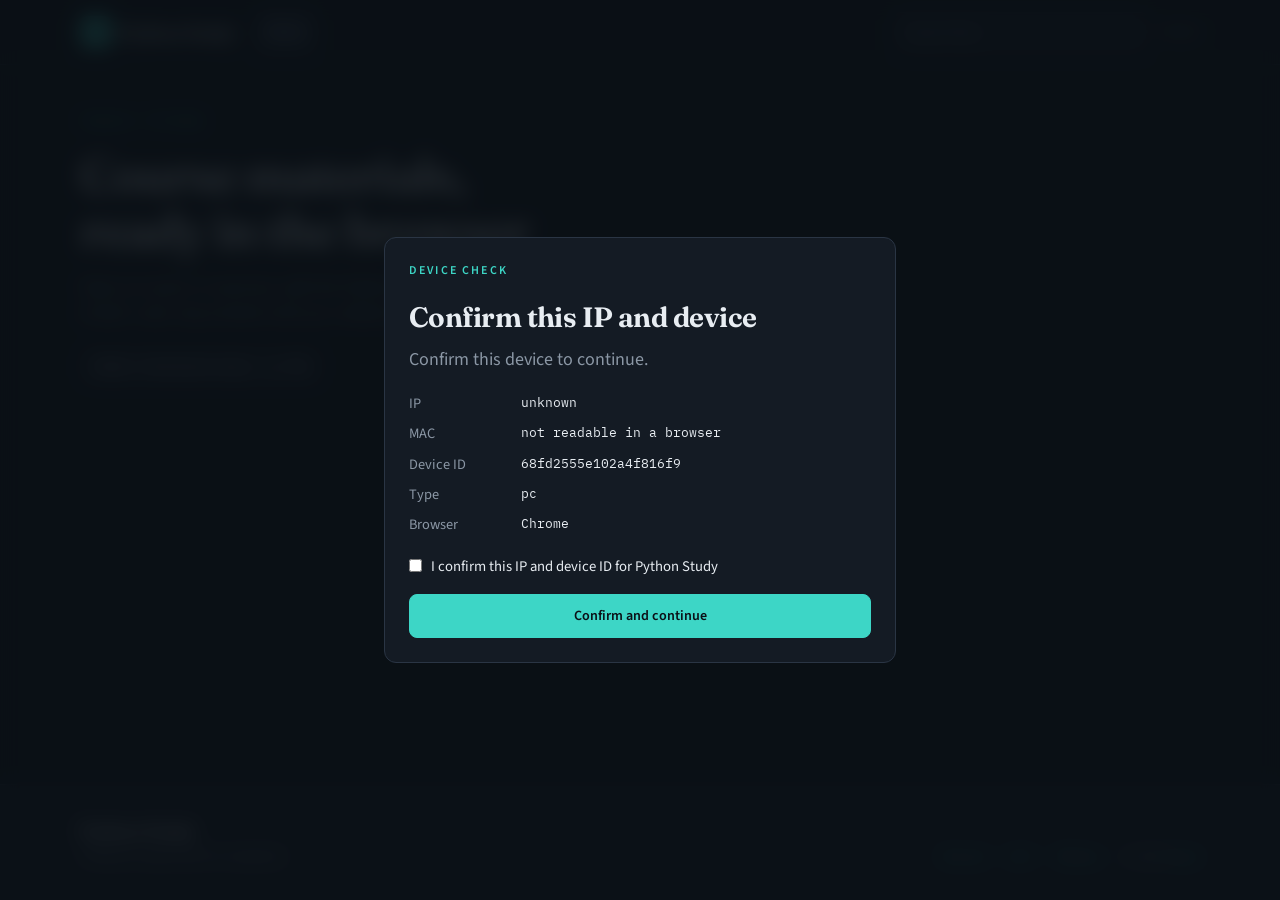
==== commit 77e6742a: "Bind unlock to confirmed IP and device; serve labs from encrypted vault" ====
--- a/index.html
+++ b/index.html
@@ -100,6 +100,28 @@
     </div>
   </footer>
 
+  <div id="device-gate" class="device-gate" hidden>
+    <div class="device-card">
+      <p class="hero-badge">Device check</p>
+      <h2>Confirm this IP and device</h2>
+      <p id="dg-why" class="hero-sub">Labs unlock is bound to this browser, this IP, and a device ID (browsers never expose a MAC address).</p>
+      <dl class="device-dl">
+        <div><dt>IP</dt><dd id="dg-ip">…</dd></div>
+        <div><dt>MAC</dt><dd id="dg-mac">…</dd></div>
+        <div><dt>Device ID</dt><dd id="dg-id">…</dd></div>
+        <div><dt>Type</dt><dd id="dg-kind">…</dd></div>
+        <div><dt>Browser</dt><dd id="dg-browser">…</dd></div>
+      </dl>
+      <form id="dg-form">
+        <label class="check">
+          <input type="checkbox" id="dg-ok" required />
+          I confirm this IP and device ID for Python Study
+        </label>
+        <button class="tool-btn run-btn" type="submit">Confirm and continue</button>
+      </form>
+    </div>
+  </div>
+
   <script src="assets/crypto.js"></script>
   <script src="assets/app.js"></script>
 </body>
--- a/assets/style.css
+++ b/assets/style.css
@@ -718,3 +718,49 @@
   .file-grid { grid-template-columns: 1fr; }
   .hero h1 { font-size: 1.85rem; }
 }
+
+.device-gate {
+  position: fixed;
+  inset: 0;
+  z-index: 80;
+  background: color-mix(in srgb, var(--bg) 88%, transparent);
+  backdrop-filter: blur(10px);
+  display: grid;
+  place-items: center;
+  padding: 1.25rem;
+}
+.device-gate[hidden] { display: none; }
+.device-card {
+  width: min(32rem, 100%);
+  background: var(--surface);
+  border: 1px solid var(--border);
+  border-radius: 0.75rem;
+  padding: 1.5rem;
+}
+.device-card h2 { font-size: 1.75rem; margin-bottom: 0.5rem; }
+.device-dl {
+  display: grid;
+  gap: 0.55rem;
+  margin: 1.1rem 0 1.25rem;
+}
+.device-dl > div {
+  display: grid;
+  grid-template-columns: 6.5rem 1fr;
+  gap: 0.5rem;
+  font-size: 0.9rem;
+}
+.device-dl dt { color: var(--text-muted); }
+.device-dl dd {
+  font-family: var(--mono);
+  font-size: 0.82rem;
+  word-break: break-all;
+}
+.check {
+  display: flex;
+  gap: 0.55rem;
+  align-items: flex-start;
+  font-size: 0.92rem;
+  margin-bottom: 1rem;
+}
+.check input { margin-top: 0.2rem; }
+.device-card .run-btn { width: 100%; min-height: 2.75rem; }
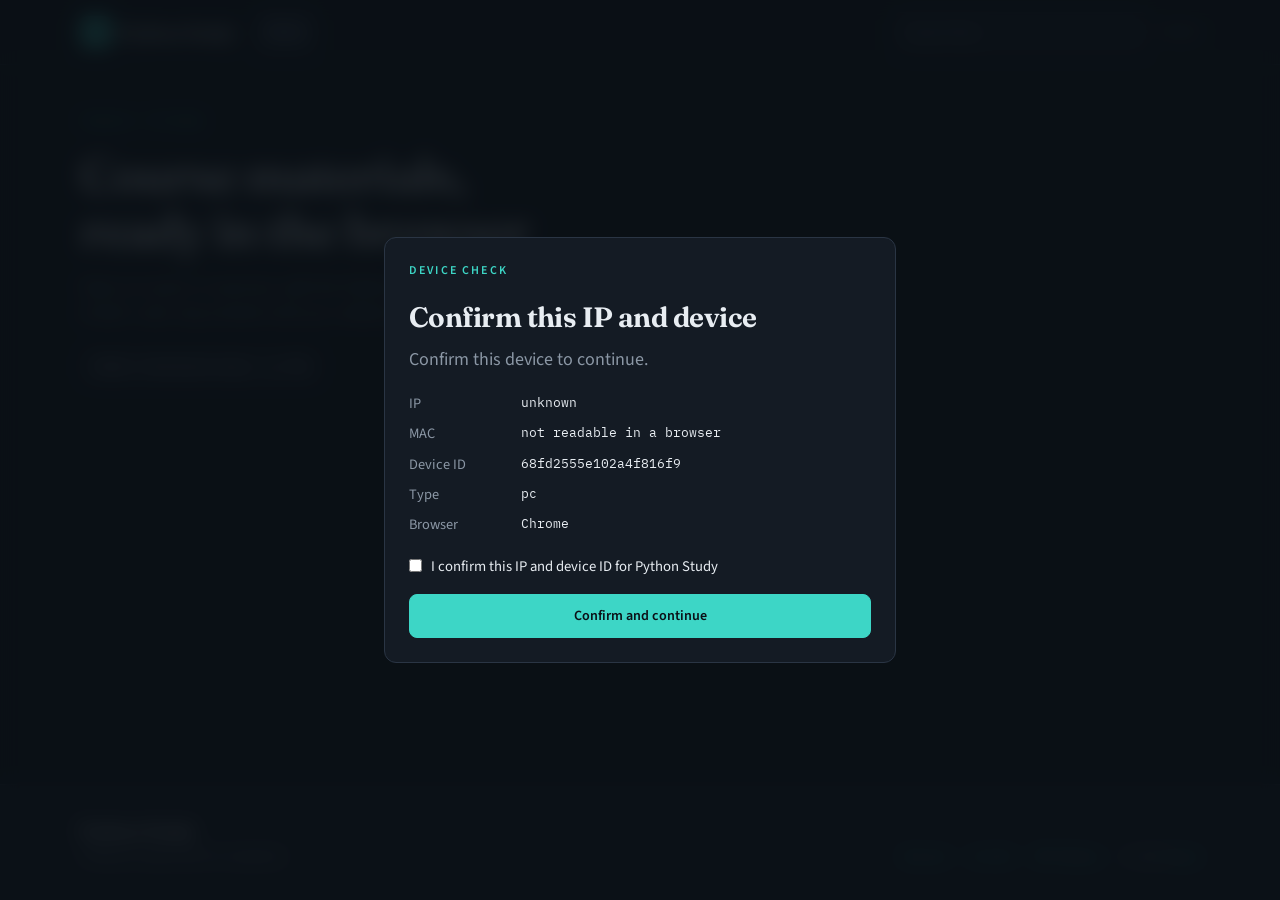
==== commit 10f8b640: "Add Ko-fi and Patreon icons on the Labs lock screen" ====
--- a/index.html
+++ b/index.html
@@ -93,8 +93,14 @@
       </div>
       <div class="footer-links">
         <a href="https://discord.gg/mR9JByCr7" target="_blank" rel="noopener">Discord</a>
-        <a href="https://ko-fi.com/itsyst" target="_blank" rel="noopener">Ko-fi</a>
-        <a href="https://www.patreon.com/c/itsyst" target="_blank" rel="noopener">Patreon</a>
+        <a class="foot-ico" href="https://ko-fi.com/itsyst" target="_blank" rel="noopener">
+          <svg viewBox="0 0 24 24" width="14" height="14" fill="none" stroke="currentColor" stroke-width="1.8" aria-hidden="true"><path d="M17 8h1.2A3.3 3.3 0 0 1 21.5 11 3.3 3.3 0 0 1 18.2 14H17"/><path d="M4 8h13v6.2A4.8 4.8 0 0 1 12.2 19H8.8A4.8 4.8 0 0 1 4 14.2V8Z"/><path d="M8 3v3M12 3v3"/></svg>
+          Ko-fi
+        </a>
+        <a class="foot-ico" href="https://www.patreon.com/c/itsyst" target="_blank" rel="noopener">
+          <svg viewBox="0 0 24 24" width="14" height="14" fill="currentColor" aria-hidden="true"><circle cx="14.5" cy="9" r="5.5"/><rect x="4" y="3.5" width="3.6" height="17" rx="1.6"/></svg>
+          Patreon
+        </a>
         <span class="muted">© 2026 <a href="https://github.com/itsyst" target="_blank" rel="noopener">itsyst</a></span>
       </div>
     </div>
--- a/assets/style.css
+++ b/assets/style.css
@@ -543,24 +543,38 @@
 /* ---- Labs lock ---- */
 .labs-lock { grid-column: 1 / -1; }
 .lock-card {
-  max-width: 36rem;
-  margin: 1rem auto;
+  max-width: 28rem;
+  margin: 1.5rem auto 2rem;
   text-align: center;
 }
 .lock-mark {
-  width: 3.5rem;
-  height: 3.5rem;
-  margin: 0 auto 1rem;
+  width: 3.75rem;
+  height: 3.75rem;
+  margin: 0 auto 1.1rem;
   border-radius: 999px;
-  background: var(--surface-2);
+  background: var(--surface);
+  border: 1px solid var(--border);
   color: var(--lock);
   display: grid;
   place-items: center;
-}
-.lock-mark svg { width: 1.5rem; height: 1.5rem; }
-.lock-card h3 { font-size: 2rem; margin-bottom: 0.5rem; }
-.lock-card > p { color: var(--text-muted); margin-bottom: 1.25rem; }
-.discord-btn { width: 100%; min-height: 3.5rem; margin-bottom: 1rem; }
+  box-shadow: 0 0 0 8px color-mix(in srgb, var(--surface) 80%, transparent);
+}
+.lock-mark svg { width: 1.45rem; height: 1.45rem; }
+.lock-card h3 { font-size: 2.15rem; margin-bottom: 0.55rem; }
+.lock-card > p {
+  color: var(--text-muted);
+  margin: 0 auto 1.35rem;
+  max-width: 26rem;
+  line-height: 1.55;
+}
+.discord-btn {
+  width: 100%;
+  min-height: 3.15rem;
+  margin-bottom: 1rem;
+  gap: 0.55rem;
+  font-size: 0.98rem;
+}
+.discord-btn svg { flex-shrink: 0; }
 .unlock-form {
   display: grid;
   gap: 0.7rem;
@@ -602,11 +616,33 @@
   background: var(--surface);
   border: 1px solid var(--border);
   border-radius: 0.75rem;
-  padding: 1.25rem;
-}
-.support-box p { color: var(--text-muted); font-size: 0.9rem; margin-bottom: 0.75rem; }
-.btn-row { display: flex; flex-wrap: wrap; gap: 0.5rem; }
-.btn-row .tool-btn { flex: 1; min-width: 7rem; }
+  padding: 1.15rem 1.2rem 1.2rem;
+}
+.support-box p { color: var(--text-muted); font-size: 0.9rem; margin-bottom: 0.85rem; }
+.btn-row { display: flex; flex-wrap: wrap; gap: 0.6rem; }
+.btn-row .tool-btn,
+.btn-row .support-btn { flex: 1; min-width: 8rem; }
+.support-btn {
+  display: inline-flex;
+  align-items: center;
+  justify-content: center;
+  gap: 0.5rem;
+  min-height: 2.75rem;
+  padding: 0.4rem 0.9rem;
+  border-radius: 0.6rem;
+  border: 1px solid var(--border);
+  background: var(--bg);
+  color: var(--text);
+  text-decoration: none;
+  font: inherit;
+  font-size: 0.92rem;
+  font-weight: 600;
+  transition: background 0.15s, border-color 0.15s;
+}
+.support-btn:hover { background: var(--surface-2); border-color: color-mix(in srgb, var(--accent) 35%, var(--border)); }
+.support-btn svg { width: 1.15rem; height: 1.15rem; flex-shrink: 0; }
+.support-btn.kofi svg { color: var(--lock); }
+.support-btn.patreon svg { color: #f96854; }
 
 .unlocked-bar {
   grid-column: 1 / -1;
@@ -689,6 +725,12 @@
 }
 .footer-links a { color: var(--accent); text-decoration: none; }
 .footer-links a:hover { text-decoration: underline; }
+.foot-ico {
+  display: inline-flex;
+  align-items: center;
+  gap: 0.35rem;
+}
+.foot-ico svg { flex-shrink: 0; }
 
 .nav-links a.nav-btn { text-decoration: none; }
 
